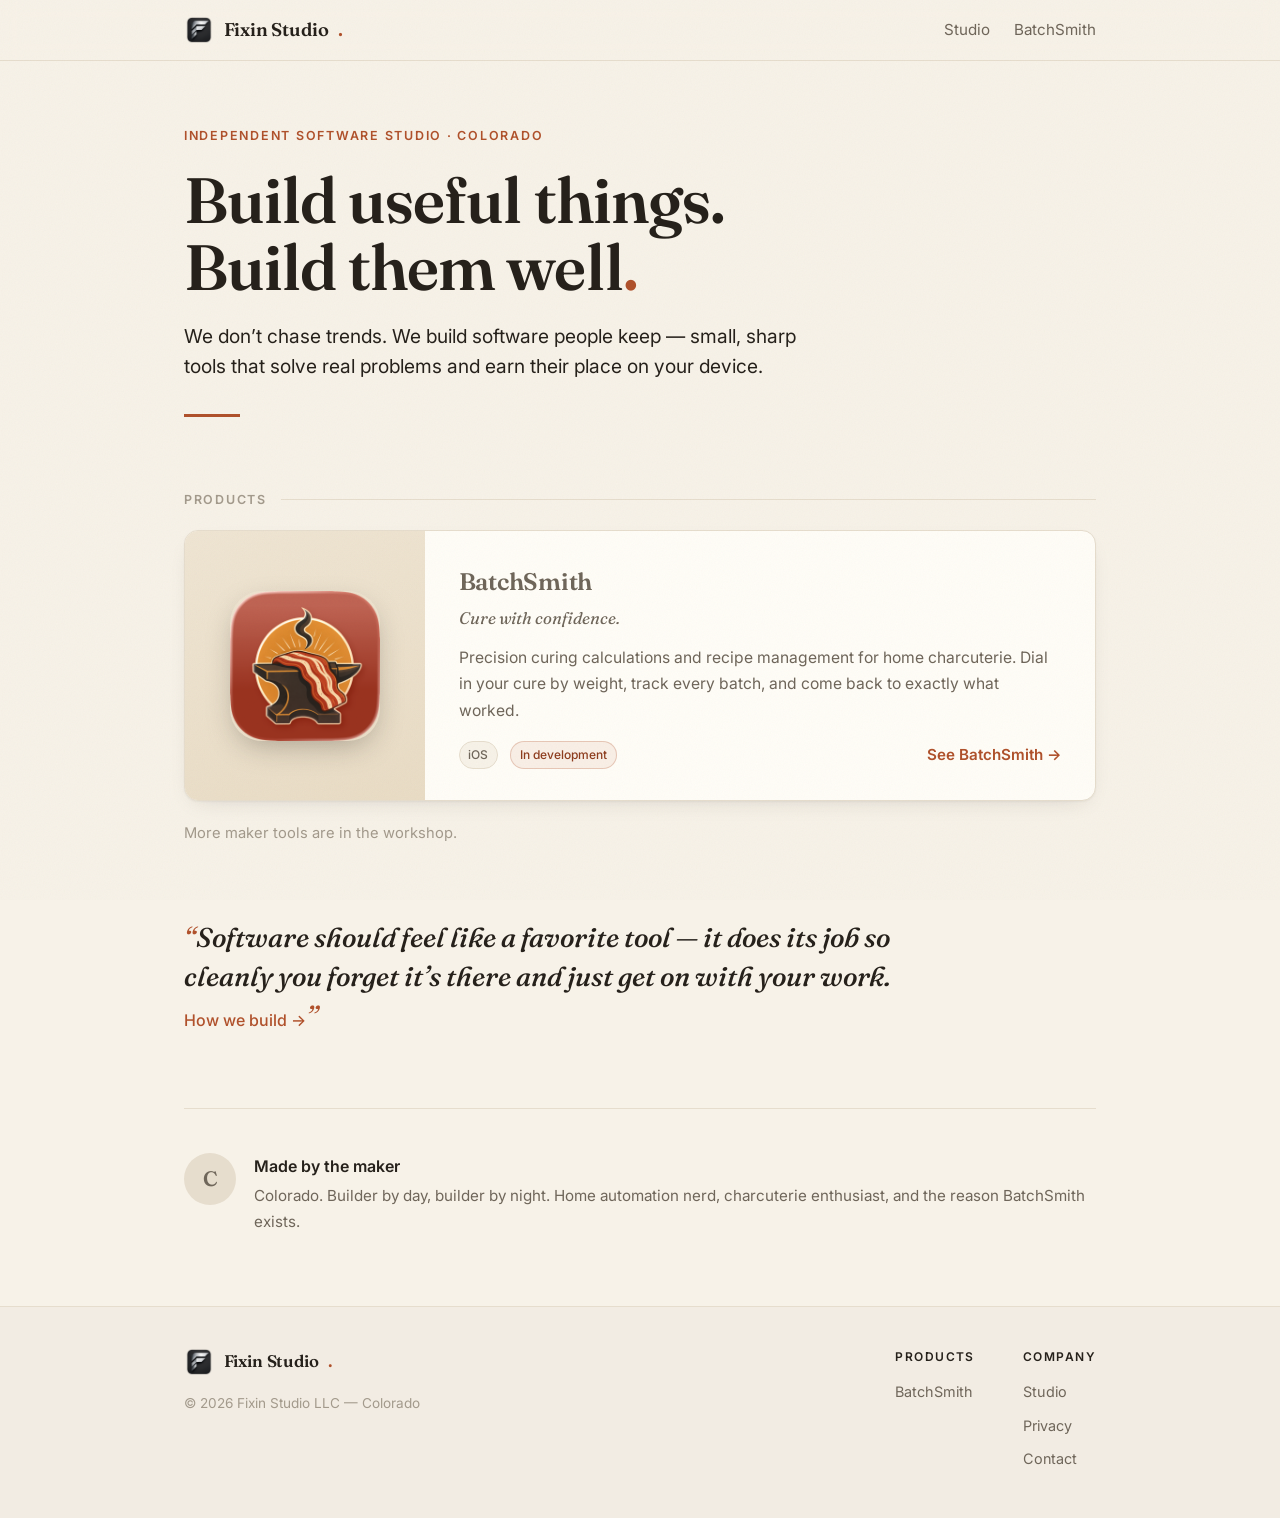
==== index.html @ 2a5153c6 "Use F-mark social image; brand reads Fixin everywhere" ====
<!DOCTYPE html>
<html lang="en">
<head>
  <meta charset="utf-8">
  <meta name="viewport" content="width=device-width, initial-scale=1">
  <title>Fixin Studio</title>
  <meta name="description" content="An independent software studio. We build practical, polished tools for people who make things.">
  <meta property="og:title" content="Fixin Studio">
  <meta property="og:description" content="An independent software studio. We build practical, polished tools for people who make things.">
  <meta property="og:image" content="https://fixinstudio.com/img/og.jpg">
  <meta property="og:url" content="https://fixinstudio.com/">
  <meta property="og:type" content="website">
  <meta name="theme-color" content="#f7f2e8">
  <link rel="icon" type="image/png" sizes="32x32" href="/img/favicon-32.png">
  <link rel="apple-touch-icon" href="/img/apple-touch-icon.png">
  <link rel="preconnect" href="https://fonts.googleapis.com">
  <link rel="preconnect" href="https://fonts.gstatic.com" crossorigin>
  <link href="https://fonts.googleapis.com/css2?family=Fraunces:ital,opsz,wght@0,9..144,500;0,9..144,600;0,9..144,700;1,9..144,500&family=Inter:ital,wght@0,400;0,500;0,600;1,400&display=swap" rel="stylesheet">
  <link rel="stylesheet" href="/style.css">
</head>
<body class="page-wide">
  <header class="site-header">
    <nav class="nav">
      <a class="wordmark" href="/"><img class="nav-mark" src="/img/mark-64.png" alt="">Fixin Studio<span class="dot">.</span></a>
      <div class="nav-links">
        <a href="/studio/">Studio</a>
        <a href="/batchsmith/">BatchSmith</a>
      </div>
    </nav>
  </header>

  <main>
    <section class="hero measure">
      <p class="eyebrow">Independent software studio &middot; Colorado</p>
      <h1>Build useful things.<br>Build them well<span class="dot">.</span></h1>
      <p class="lead">We don&rsquo;t chase trends. We build software people keep &mdash; small, sharp tools that solve real problems and earn their place on your device.</p>
      <hr class="rule">
    </section>

    <section class="products-section">
      <p class="section-label">Products</p>

      <a class="feature-card" href="/batchsmith/">
        <div class="feature-art">
          <img src="/img/batchsmith-icon-320.png" alt="BatchSmith app icon" width="150" height="150">
        </div>
        <div class="feature-body">
          <p class="feature-name">BatchSmith</p>
          <p class="feature-tagline">Cure with confidence.</p>
          <p class="feature-desc">Precision curing calculations and recipe management for home charcuterie. Dial in your cure by weight, track every batch, and come back to exactly what worked.</p>
          <div class="feature-meta">
            <span class="tag">iOS</span>
            <span class="tag tag--accent">In development</span>
            <span class="feature-cta">See BatchSmith &rarr;</span>
          </div>
        </div>
      </a>

      <p class="workshop-note">More maker tools are in the workshop.</p>
    </section>

    <div class="philosophy">
      <p>Software should feel like a favorite tool &mdash; it does its job so cleanly you forget it&rsquo;s there and just get on with your work. <a href="/studio/">How we build &rarr;</a></p>
    </div>

    <div class="founder">
      <div class="founder-avatar" aria-hidden="true">C</div>
      <div>
        <div class="founder-name">Made by the maker</div>
        <p class="founder-bio">Colorado. Builder by day, builder by night. Home automation nerd, charcuterie enthusiast, and the reason BatchSmith exists.</p>
      </div>
    </div>
  </main>

  <footer class="site-footer">
    <div class="foot">
      <div class="foot-brand">
        <a class="wordmark" href="/"><img class="nav-mark" src="/img/mark-64.png" alt="">Fixin Studio<span class="dot">.</span></a>
        <p class="foot-copy">&copy; 2026 Fixin Studio LLC &mdash; Colorado</p>
      </div>
      <div class="foot-cols">
        <div class="foot-col">
          <h4>Products</h4>
          <ul>
            <li><a href="/batchsmith/">BatchSmith</a></li>
          </ul>
        </div>
        <div class="foot-col">
          <h4>Company</h4>
          <ul>
            <li><a href="/studio/">Studio</a></li>
            <li><a href="/privacy/">Privacy</a></li>
            <li><a href="mailto:hello@fixinstudio.com">Contact</a></li>
          </ul>
        </div>
      </div>
    </div>
  </footer>
</body>
</html>
---- style.css ----
/* Fixin Studio — warm craft editorial
   Fraunces (display) + Inter (text), warm paper, rust accent, subtle grain. */

:root {
  --ink:            #26211b;
  --muted:          #6f665a;
  --faint:          #a39a8c;
  --line:           #e6ddcd;
  --bg:             #f7f2e8;
  --card:           #fffdf7;
  --accent:         #b0512b;
  --accent-deep:    #8e3d1e;
  --accent-bg:      rgba(176, 81, 43, 0.08);
  --accent-border:  rgba(176, 81, 43, 0.25);
  --maxw:           44rem;
  --maxw-wide:      60rem;
  --radius:         14px;
  --shadow-card:    0 1px 2px rgba(38, 33, 27, 0.04), 0 8px 24px -12px rgba(38, 33, 27, 0.18);
  --font-display:   'Fraunces', Georgia, serif;
  --font-text:      'Inter', -apple-system, BlinkMacSystemFont, "Segoe UI", sans-serif;
}

*, *::before, *::after { box-sizing: border-box; }
html { -webkit-text-size-adjust: 100%; scroll-behavior: smooth; }

body {
  margin: 0;
  background: var(--bg);
  color: var(--ink);
  font-family: var(--font-text);
  -webkit-font-smoothing: antialiased;
  line-height: 1.7;
  display: flex;
  flex-direction: column;
  min-height: 100vh;
  position: relative;
}

/* paper grain */
body::after {
  content: '';
  position: fixed;
  inset: 0;
  pointer-events: none;
  z-index: 1000;
  opacity: 0.05;
  mix-blend-mode: multiply;
  background-image: url("data:image/svg+xml,%3Csvg xmlns='http://www.w3.org/2000/svg' width='140' height='140'%3E%3Cfilter id='n'%3E%3CfeTurbulence type='fractalNoise' baseFrequency='0.85' numOctaves='2' stitchTiles='stitch'/%3E%3C/filter%3E%3Crect width='140' height='140' filter='url(%23n)'/%3E%3C/svg%3E");
}

a { color: var(--accent); text-decoration: none; }
a:hover { color: var(--accent-deep); text-decoration: underline; text-underline-offset: 3px; }
::selection { background: var(--accent); color: #fff; }

/* ── Nav ─────────────────────────────────── */
.site-header {
  border-bottom: 1px solid var(--line);
  position: sticky;
  top: 0;
  z-index: 10;
  background: rgba(247, 242, 232, 0.88);
  backdrop-filter: blur(10px);
  -webkit-backdrop-filter: blur(10px);
}
.nav {
  max-width: var(--maxw-wide);
  margin: 0 auto;
  padding: 0.9rem 1.5rem;
  display: flex;
  align-items: center;
  justify-content: space-between;
  gap: 1rem;
  flex-wrap: wrap;
}
.wordmark {
  display: inline-flex;
  align-items: center;
  gap: 0.6rem;
  font-family: var(--font-display);
  font-weight: 600;
  font-size: 1.15rem;
  letter-spacing: -0.01em;
  color: var(--ink);
}
.wordmark:hover { text-decoration: none; color: var(--ink); }
.nav-mark {
  width: 30px;
  height: 30px;
  border-radius: 8px;
  display: block;
}
.dot { color: var(--accent); }
.nav-links { display: flex; gap: 1.5rem; font-size: 0.95rem; }
.nav-links a { color: var(--muted); }
.nav-links a:hover { color: var(--ink); text-decoration: none; }
.nav-links a[aria-current="page"] { color: var(--ink); font-weight: 600; }

/* ── Layout ──────────────────────────────── */
main {
  flex: 1;
  max-width: var(--maxw);
  margin: 0 auto;
  padding: 4rem 1.5rem 4.5rem;
  width: 100%;
}
.page-wide main { max-width: var(--maxw-wide); }
.measure { max-width: 40rem; }

/* ── Typography ──────────────────────────── */
h1, h2, h3 {
  font-family: var(--font-display);
  font-weight: 600;
  color: var(--ink);
}
h1 {
  font-size: clamp(2.5rem, 6.5vw, 4rem);
  letter-spacing: -0.015em;
  line-height: 1.05;
  margin: 0 0 1.25rem;
}
h2 {
  font-size: 1.55rem;
  letter-spacing: -0.01em;
  line-height: 1.25;
  margin: 2.75rem 0 0.6rem;
}
h3 { font-size: 1.15rem; margin: 1.75rem 0 0.3rem; }
p { color: var(--muted); font-size: 1.02rem; margin: 0 0 1rem; }
.lead { color: var(--ink); font-size: 1.2rem; line-height: 1.6; }
.tagline {
  font-family: var(--font-display);
  font-style: italic;
  font-size: 1.3rem;
  color: var(--muted);
  margin: 0 0 1.75rem;
}
.eyebrow {
  font-size: 0.78rem;
  font-weight: 600;
  letter-spacing: 0.14em;
  text-transform: uppercase;
  color: var(--accent);
  margin: 0 0 1.25rem;
}
.rule { width: 3.5rem; height: 3px; background: var(--accent); border: 0; margin: 2rem 0; }
ul { color: var(--muted); padding-left: 1.25rem; }
li { margin: 0.35rem 0; font-size: 1.02rem; }
li b, li strong { color: var(--ink); }
li::marker { color: var(--accent); }
main p a { font-weight: 500; }

/* ── Section label ───────────────────────── */
.section-label {
  font-size: 0.78rem;
  font-weight: 600;
  letter-spacing: 0.14em;
  text-transform: uppercase;
  color: var(--faint);
  margin: 0 0 1.25rem;
  display: flex;
  align-items: center;
  gap: 0.9rem;
}
.section-label::after { content: ''; flex: 1; height: 1px; background: var(--line); }

/* ── Featured product card ───────────────── */
.products-section { margin: 4.5rem 0 0; }

.feature-card {
  display: grid;
  grid-template-columns: 240px 1fr;
  background: var(--card);
  border: 1px solid var(--line);
  border-radius: var(--radius);
  overflow: hidden;
  color: var(--ink);
  box-shadow: var(--shadow-card);
  transition: transform 0.18s ease, box-shadow 0.18s ease, border-color 0.18s ease;
}
.feature-card:hover {
  text-decoration: none;
  color: var(--ink);
  transform: translateY(-3px);
  border-color: var(--accent-border);
  box-shadow: 0 2px 4px rgba(38, 33, 27, 0.05), 0 18px 40px -16px rgba(38, 33, 27, 0.25);
}
.feature-art {
  background: linear-gradient(160deg, #efe5d3, #e9dcc5);
  display: flex;
  align-items: center;
  justify-content: center;
  padding: 2rem;
}
.feature-art img {
  width: 150px;
  height: 150px;
  border-radius: 32px;
  box-shadow: 0 10px 30px -8px rgba(38, 33, 27, 0.35);
}
.feature-body { padding: 1.9rem 2.1rem; min-width: 0; }
.feature-name {
  font-family: var(--font-display);
  font-weight: 600;
  font-size: 1.5rem;
  letter-spacing: -0.01em;
  margin: 0 0 0.1rem;
}
.feature-tagline {
  font-family: var(--font-display);
  font-style: italic;
  color: var(--muted);
  font-size: 1.05rem;
  margin: 0 0 0.75rem;
}
.feature-desc { color: var(--muted); font-size: 0.98rem; margin: 0 0 1rem; }
.feature-meta { display: flex; align-items: center; gap: 0.75rem; flex-wrap: wrap; }
.feature-cta {
  font-weight: 600;
  font-size: 0.95rem;
  color: var(--accent);
  margin-left: auto;
  white-space: nowrap;
}
.feature-card:hover .feature-cta { color: var(--accent-deep); }

.tag {
  font-size: 0.75rem;
  font-weight: 500;
  padding: 0.2rem 0.55rem;
  border-radius: 999px;
  border: 1px solid var(--line);
  color: var(--muted);
  background: var(--bg);
}
.tag--accent {
  color: var(--accent-deep);
  border-color: var(--accent-border);
  background: var(--accent-bg);
}

.workshop-note {
  margin: 1.25rem 0 0;
  font-size: 0.92rem;
  color: var(--faint);
}

/* ── Philosophy / pull quote ─────────────── */
.philosophy { margin: 4.5rem 0; }
.philosophy p {
  font-family: var(--font-display);
  font-style: italic;
  font-weight: 500;
  font-size: clamp(1.35rem, 2.6vw, 1.7rem);
  line-height: 1.45;
  color: var(--ink);
  margin: 0;
  max-width: 46rem;
}
.philosophy p::before { content: '“'; color: var(--accent); }
.philosophy p::after { content: '”'; color: var(--accent); }
.philosophy a { font-style: normal; font-family: var(--font-text); font-size: 1rem; font-weight: 500; white-space: nowrap; }

/* ── Founder ─────────────────────────────── */
.founder {
  display: flex;
  align-items: flex-start;
  gap: 1.1rem;
  margin: 3rem 0 0;
  padding-top: 2.75rem;
  border-top: 1px solid var(--line);
}
.founder-avatar {
  width: 52px;
  height: 52px;
  border-radius: 50%;
  background: var(--line);
  color: var(--muted);
  font-family: var(--font-display);
  font-weight: 600;
  font-size: 1.3rem;
  display: flex;
  align-items: center;
  justify-content: center;
  flex-shrink: 0;
  overflow: hidden;
}
.founder-avatar img { width: 100%; height: 100%; object-fit: cover; }
.founder-name { font-weight: 600; font-size: 1rem; margin: 0 0 0.2rem; color: var(--ink); }
.founder-bio { color: var(--muted); font-size: 0.95rem; margin: 0; line-height: 1.65; }

/* ── Pill ────────────────────────────────── */
.pill {
  display: inline-block;
  font-size: 0.92rem;
  color: var(--ink);
  border: 1px solid var(--line);
  background: var(--card);
  padding: 0.45rem 0.95rem;
  border-radius: 999px;
  margin-top: 0.5rem;
}
.pill b { color: var(--accent); }

/* ── Product page hero ───────────────────── */
.product-hero {
  display: flex;
  align-items: center;
  gap: 1.75rem;
  margin: 0.5rem 0 1.5rem;
}
.app-icon {
  width: 108px;
  height: 108px;
  border-radius: 24px;
  display: block;
  flex-shrink: 0;
  box-shadow: 0 12px 30px -10px rgba(38, 33, 27, 0.35);
}
.product-hero h1 { margin: 0 0 0.35rem; }
.product-hero .tagline { margin: 0; }

/* ── Studio label (breadcrumb) ───────────── */
.studio-label {
  font-size: 0.78rem;
  font-weight: 600;
  letter-spacing: 0.14em;
  text-transform: uppercase;
  color: var(--faint);
  margin: 0 0 2rem;
}
.studio-label a { color: var(--faint); }
.studio-label a:hover { color: var(--ink); text-decoration: none; }

/* ── Feature list ────────────────────────── */
.feature-list {
  list-style: none;
  padding: 0;
  margin: 1.25rem 0 1.5rem;
}
.feature-list li {
  display: flex;
  align-items: baseline;
  gap: 0.85rem;
  padding: 0.75rem 0;
  border-bottom: 1px solid var(--line);
  color: var(--ink);
  font-size: 1rem;
  margin: 0;
}
.feature-list li:first-child { border-top: 1px solid var(--line); }
.feature-list li::before {
  content: '';
  width: 6px;
  height: 6px;
  border-radius: 50%;
  background: var(--accent);
  flex-shrink: 0;
  transform: translateY(-2px);
}

/* ── Notify / CTA block ──────────────────── */
.notify-block {
  margin: 3rem 0;
  padding: 1.75rem 2rem;
  background: var(--card);
  border: 1px solid var(--line);
  border-radius: var(--radius);
  box-shadow: var(--shadow-card);
}
.notify-block h2 { font-size: 1.35rem; margin: 0 0 0.35rem; }
.notify-block p { margin: 0 0 1.25rem; font-size: 0.98rem; }
.btn {
  display: inline-block;
  padding: 0.65rem 1.25rem;
  background: var(--accent);
  color: #fff;
  border-radius: 10px;
  font-weight: 600;
  font-size: 0.95rem;
  text-decoration: none;
  box-shadow: 0 6px 16px -6px rgba(176, 81, 43, 0.5);
  transition: background 0.15s ease, transform 0.15s ease;
}
.btn:hover {
  background: var(--accent-deep);
  color: #fff;
  text-decoration: none;
  transform: translateY(-1px);
}

/* ── Safety note ─────────────────────────── */
.safety-note {
  font-size: 0.9rem;
  color: var(--muted);
  border-top: 1px solid var(--line);
  padding-top: 1.25rem;
  margin-top: 2.5rem;
}

/* ── Footer ──────────────────────────────── */
.site-footer {
  border-top: 1px solid var(--line);
  font-size: 0.9rem;
  background: rgba(38, 33, 27, 0.025);
}
.foot {
  max-width: var(--maxw-wide);
  margin: 0 auto;
  padding: 2.5rem 1.5rem;
  display: flex;
  justify-content: space-between;
  align-items: flex-start;
  gap: 2rem;
  flex-wrap: wrap;
}
.foot-brand .wordmark { font-size: 1.05rem; }
.foot-copy { color: var(--faint); font-size: 0.85rem; margin-top: 0.5rem; }
.foot-cols { display: flex; gap: 3rem; }
.foot-col h4 {
  font-size: 0.75rem;
  font-weight: 600;
  letter-spacing: 0.12em;
  text-transform: uppercase;
  color: var(--ink);
  margin: 0 0 0.7rem;
}
.foot-col ul { list-style: none; padding: 0; margin: 0; }
.foot-col li { margin: 0.35rem 0; }
.foot-col a { color: var(--muted); font-size: 0.9rem; }
.foot-col a:hover { color: var(--ink); text-decoration: none; }
.foot-col a[aria-current="page"] { color: var(--ink); font-weight: 500; }

/* ── Responsive ──────────────────────────── */
@media (max-width: 44rem) {
  main { padding: 2.75rem 1.25rem 3.5rem; }
  .feature-card { grid-template-columns: 1fr; }
  .feature-art { padding: 1.75rem; }
  .feature-art img { width: 110px; height: 110px; border-radius: 24px; }
  .feature-body { padding: 1.4rem 1.5rem 1.6rem; }
  .feature-cta { margin-left: 0; width: 100%; margin-top: 0.35rem; }
  .product-hero { flex-direction: column; align-items: flex-start; gap: 1.25rem; }
  .foot { flex-direction: column; gap: 1.75rem; }
  .foot-cols { gap: 2rem; }
}

@media (prefers-reduced-motion: reduce) {
  html { scroll-behavior: auto; }
  *, *::before, *::after { transition: none !important; }
}
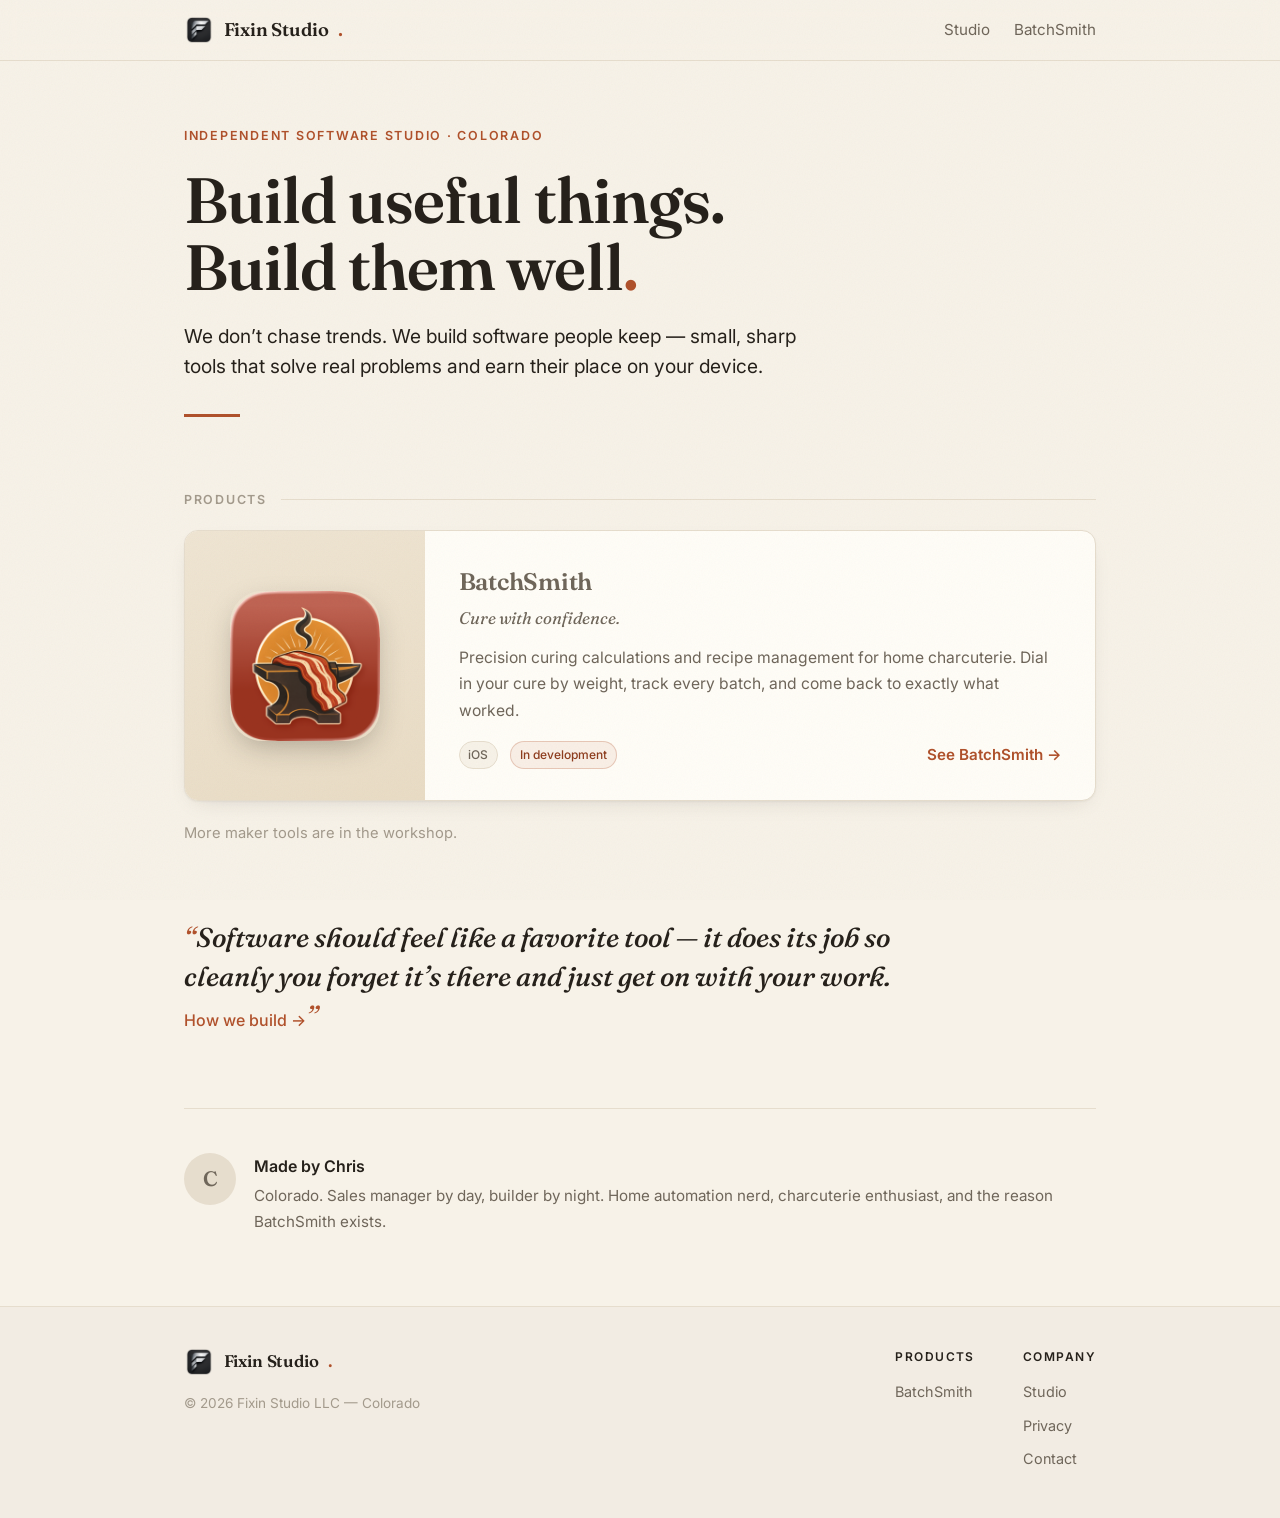
==== commit ede94559: "Use F-mark social image; brand reads Fixin everywhere" ====
--- a/index.html
+++ b/index.html
@@ -66,8 +66,8 @@
     <div class="founder">
       <div class="founder-avatar" aria-hidden="true">C</div>
       <div>
-        <div class="founder-name">Made by the maker</div>
-        <p class="founder-bio">Colorado. Builder by day, builder by night. Home automation nerd, charcuterie enthusiast, and the reason BatchSmith exists.</p>
+        <div class="founder-name">Made by Chris</div>
+        <p class="founder-bio">Colorado. Sales manager by day, builder by night. Home automation nerd, charcuterie enthusiast, and the reason BatchSmith exists.</p>
       </div>
     </div>
   </main>
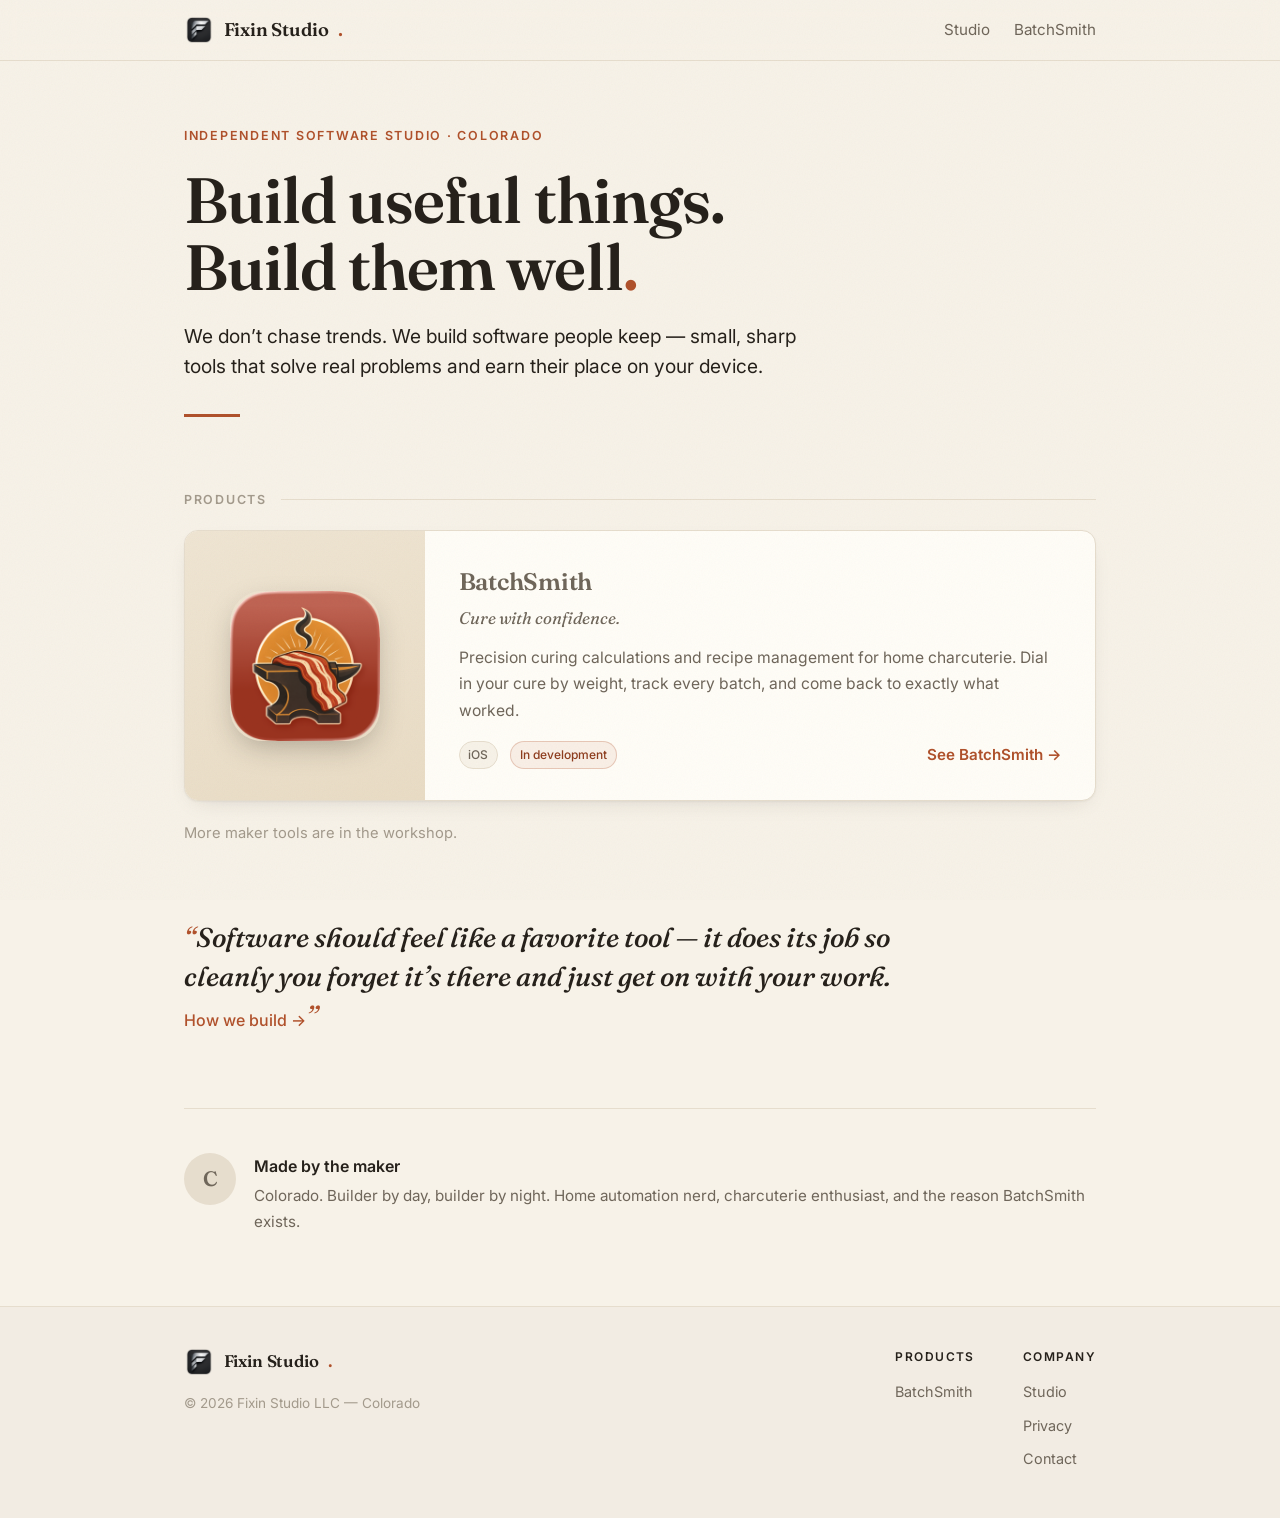
==== commit 49c73431: "Cache-bust stylesheet with version query" ====
--- a/index.html
+++ b/index.html
@@ -16,7 +16,7 @@
   <link rel="preconnect" href="https://fonts.googleapis.com">
   <link rel="preconnect" href="https://fonts.gstatic.com" crossorigin>
   <link href="https://fonts.googleapis.com/css2?family=Fraunces:ital,opsz,wght@0,9..144,500;0,9..144,600;0,9..144,700;1,9..144,500&family=Inter:ital,wght@0,400;0,500;0,600;1,400&display=swap" rel="stylesheet">
-  <link rel="stylesheet" href="/style.css">
+  <link rel="stylesheet" href="/style.css?v=2">
 </head>
 <body class="page-wide">
   <header class="site-header">
@@ -66,8 +66,8 @@
     <div class="founder">
       <div class="founder-avatar" aria-hidden="true">C</div>
       <div>
-        <div class="founder-name">Made by Chris</div>
-        <p class="founder-bio">Colorado. Sales manager by day, builder by night. Home automation nerd, charcuterie enthusiast, and the reason BatchSmith exists.</p>
+        <div class="founder-name">Made by the maker</div>
+        <p class="founder-bio">Colorado. Builder by day, builder by night. Home automation nerd, charcuterie enthusiast, and the reason BatchSmith exists.</p>
       </div>
     </div>
   </main>
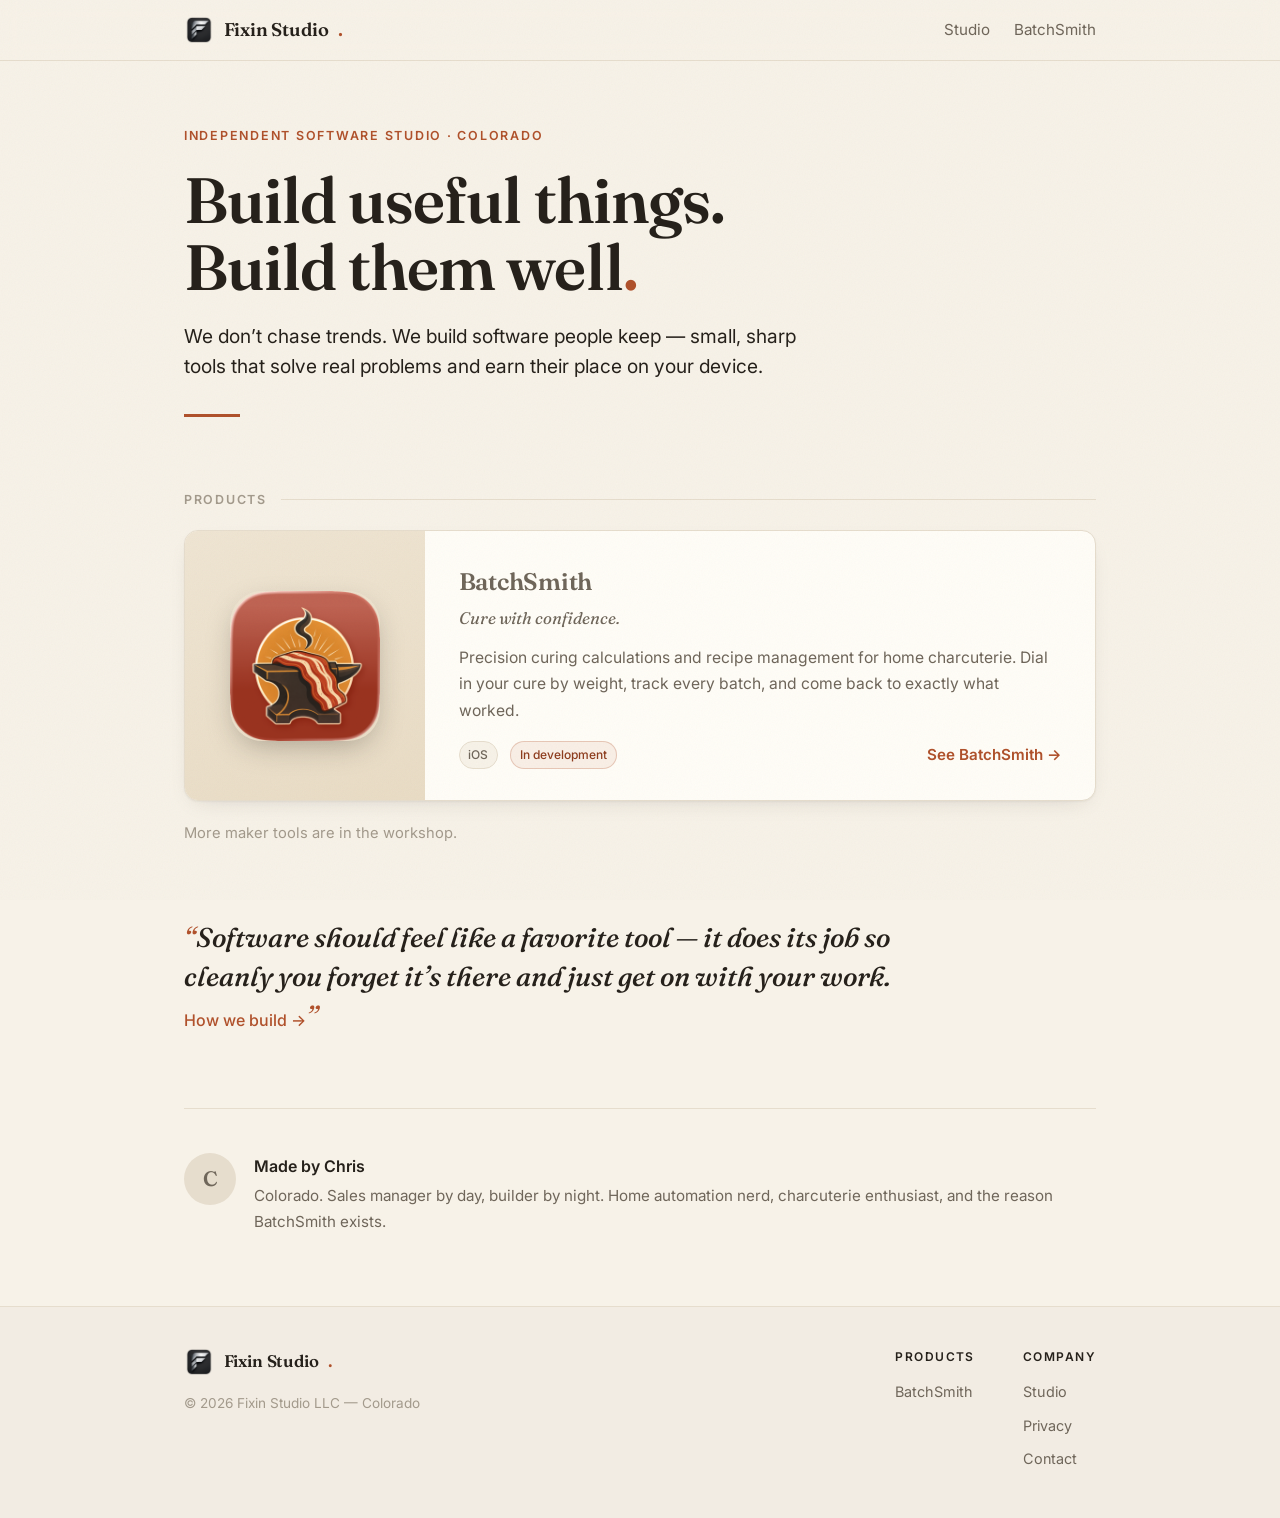
==== commit 5845483a: "Cache-bust stylesheet with version query" ====
--- a/index.html
+++ b/index.html
@@ -66,8 +66,8 @@
     <div class="founder">
       <div class="founder-avatar" aria-hidden="true">C</div>
       <div>
-        <div class="founder-name">Made by the maker</div>
-        <p class="founder-bio">Colorado. Builder by day, builder by night. Home automation nerd, charcuterie enthusiast, and the reason BatchSmith exists.</p>
+        <div class="founder-name">Made by Chris</div>
+        <p class="founder-bio">Colorado. Sales manager by day, builder by night. Home automation nerd, charcuterie enthusiast, and the reason BatchSmith exists.</p>
       </div>
     </div>
   </main>
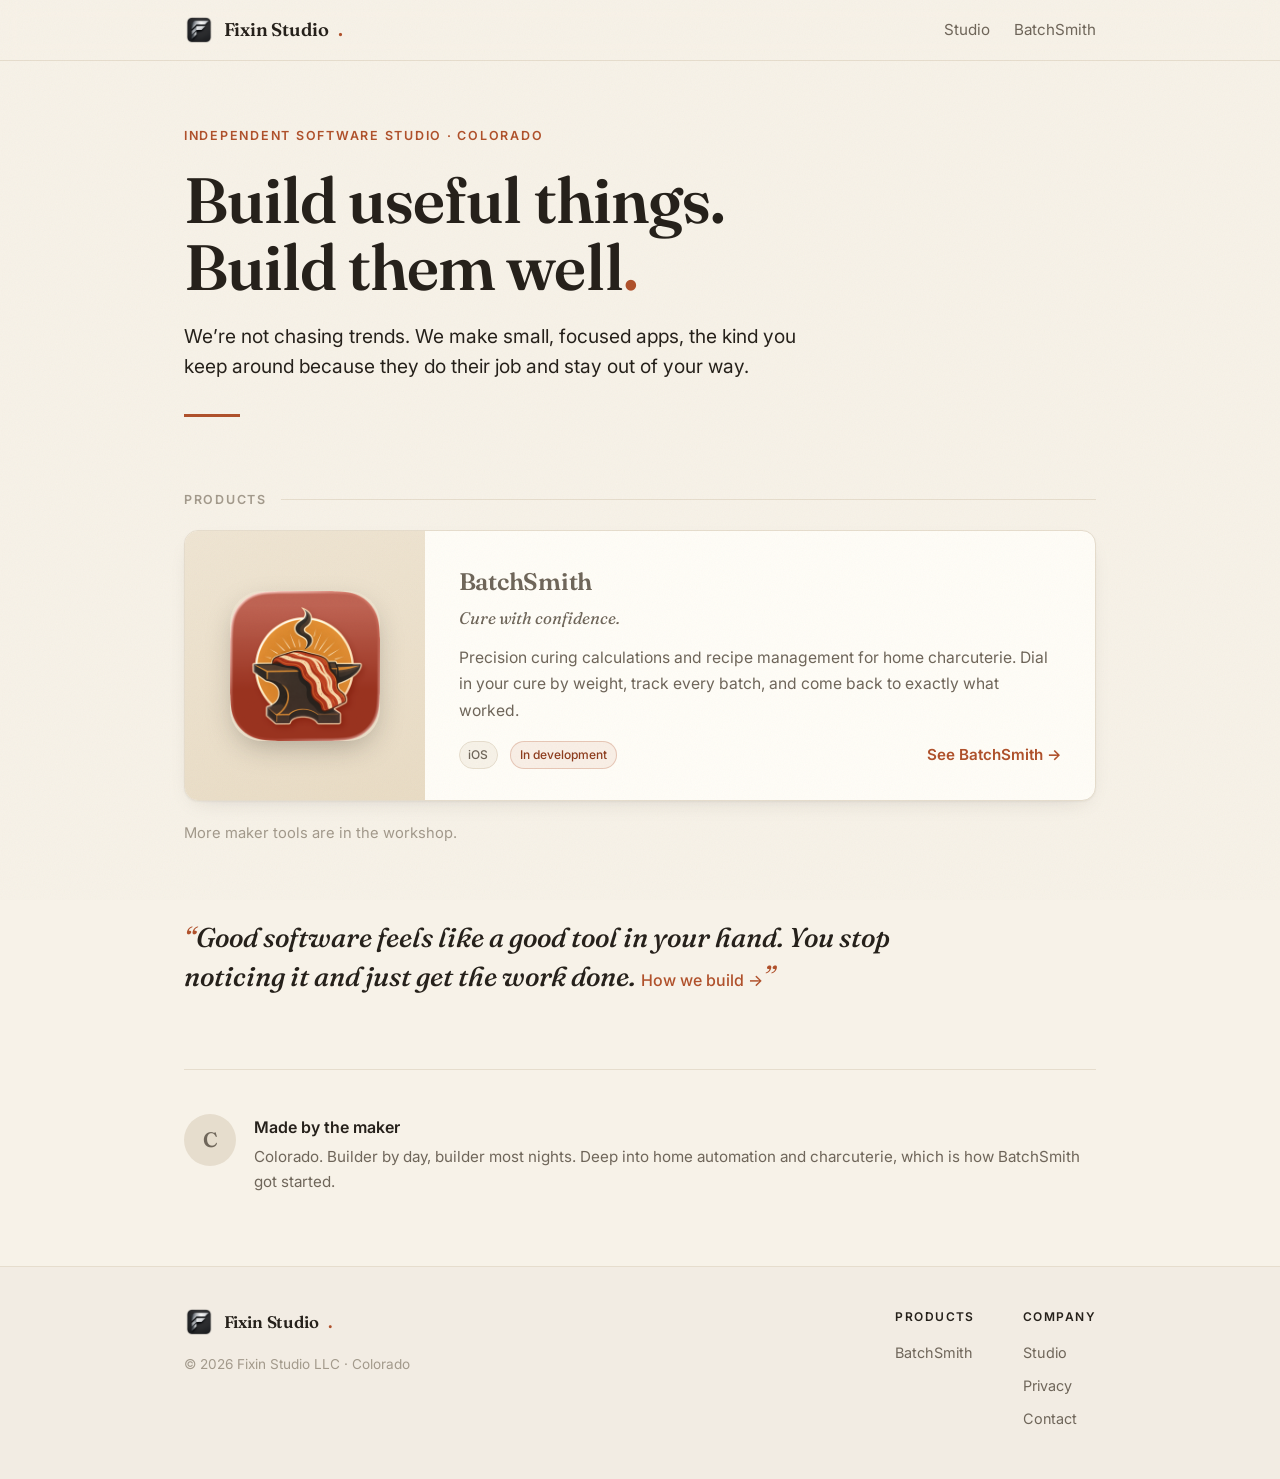
==== commit 6e9992ea: "Rework copy to sound human; drop em dashes site-wide" ====
--- a/index.html
+++ b/index.html
@@ -33,7 +33,7 @@
     <section class="hero measure">
       <p class="eyebrow">Independent software studio &middot; Colorado</p>
       <h1>Build useful things.<br>Build them well<span class="dot">.</span></h1>
-      <p class="lead">We don&rsquo;t chase trends. We build software people keep &mdash; small, sharp tools that solve real problems and earn their place on your device.</p>
+      <p class="lead">We&rsquo;re not chasing trends. We make small, focused apps, the kind you keep around because they do their job and stay out of your way.</p>
       <hr class="rule">
     </section>
 
@@ -60,14 +60,14 @@
     </section>
 
     <div class="philosophy">
-      <p>Software should feel like a favorite tool &mdash; it does its job so cleanly you forget it&rsquo;s there and just get on with your work. <a href="/studio/">How we build &rarr;</a></p>
+      <p>Good software feels like a good tool in your hand. You stop noticing it and just get the work done. <a href="/studio/">How we build &rarr;</a></p>
     </div>
 
     <div class="founder">
       <div class="founder-avatar" aria-hidden="true">C</div>
       <div>
-        <div class="founder-name">Made by Chris</div>
-        <p class="founder-bio">Colorado. Sales manager by day, builder by night. Home automation nerd, charcuterie enthusiast, and the reason BatchSmith exists.</p>
+        <div class="founder-name">Made by the maker</div>
+        <p class="founder-bio">Colorado. Builder by day, builder most nights. Deep into home automation and charcuterie, which is how BatchSmith got started.</p>
       </div>
     </div>
   </main>
@@ -76,7 +76,7 @@
     <div class="foot">
       <div class="foot-brand">
         <a class="wordmark" href="/"><img class="nav-mark" src="/img/mark-64.png" alt="">Fixin Studio<span class="dot">.</span></a>
-        <p class="foot-copy">&copy; 2026 Fixin Studio LLC &mdash; Colorado</p>
+        <p class="foot-copy">&copy; 2026 Fixin Studio LLC &middot; Colorado</p>
       </div>
       <div class="foot-cols">
         <div class="foot-col">
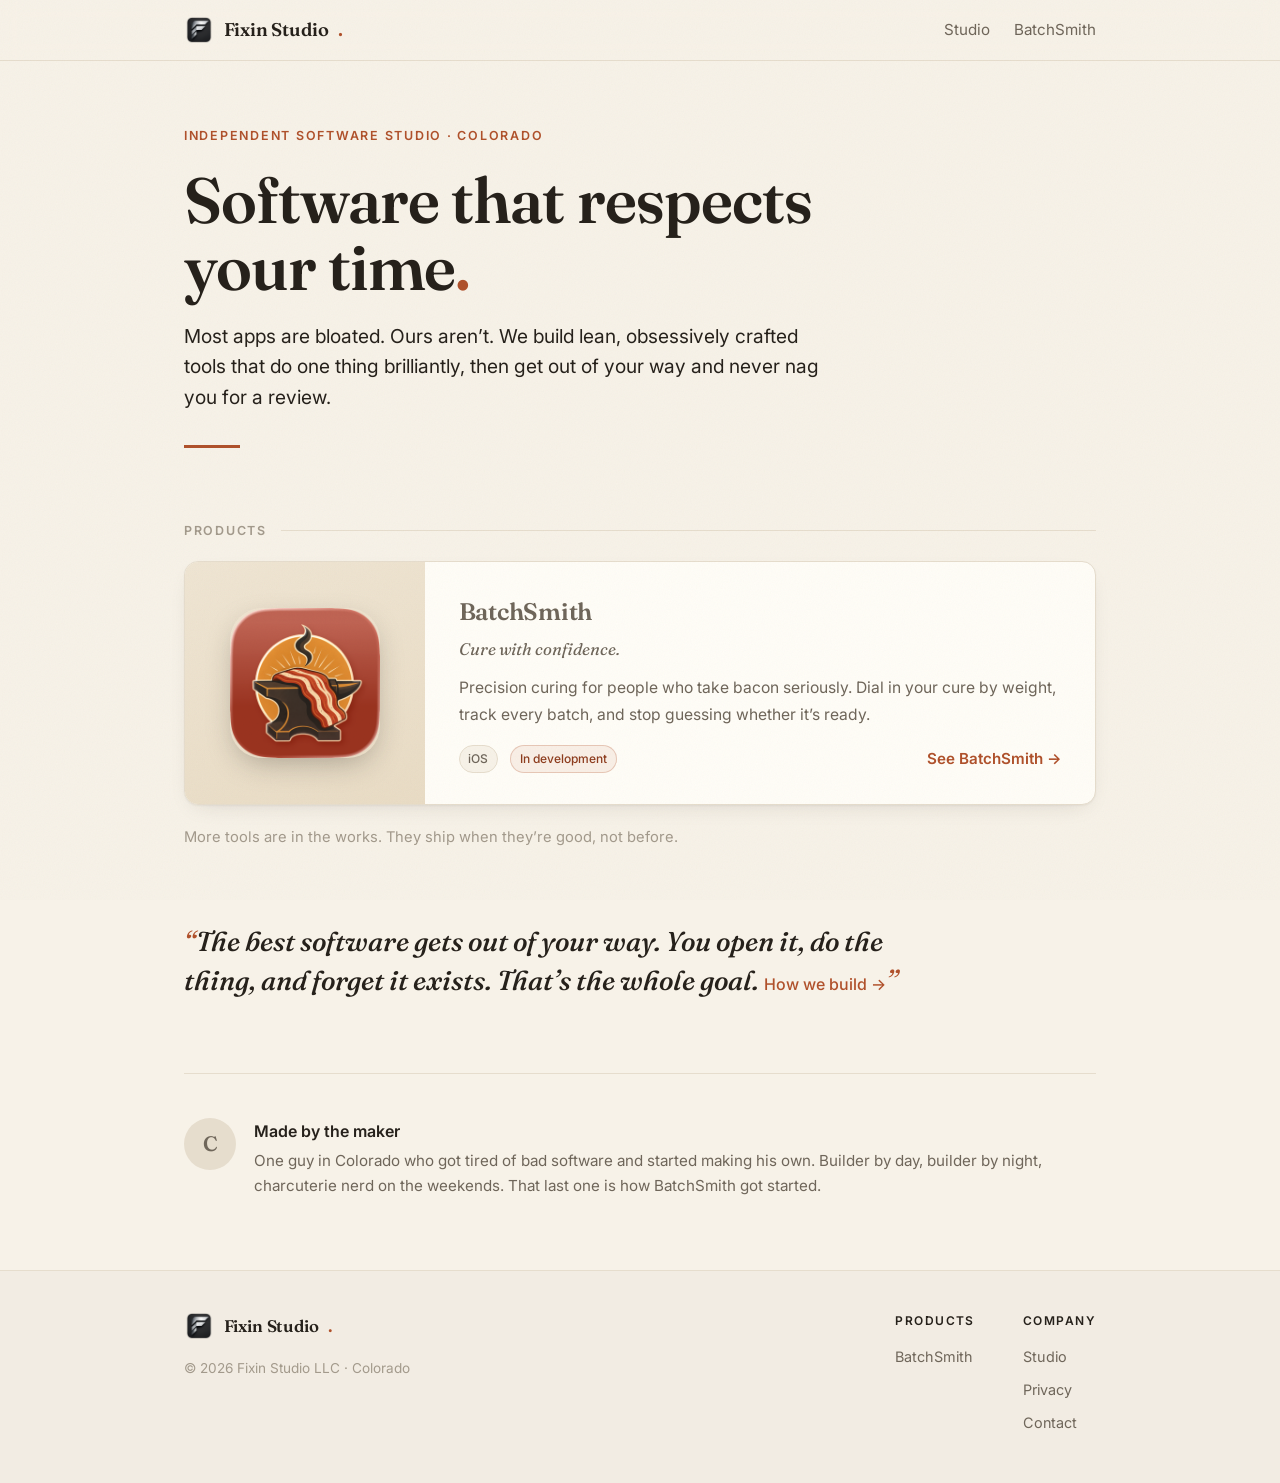
==== commit 08a4d180: "Rewrite marketing copy in a bolder, more playful voice" ====
--- a/index.html
+++ b/index.html
@@ -32,8 +32,8 @@
   <main>
     <section class="hero measure">
       <p class="eyebrow">Independent software studio &middot; Colorado</p>
-      <h1>Build useful things.<br>Build them well<span class="dot">.</span></h1>
-      <p class="lead">We&rsquo;re not chasing trends. We make small, focused apps, the kind you keep around because they do their job and stay out of your way.</p>
+      <h1>Software that respects<br>your time<span class="dot">.</span></h1>
+      <p class="lead">Most apps are bloated. Ours aren&rsquo;t. We build lean, obsessively crafted tools that do one thing brilliantly, then get out of your way and never nag you for a review.</p>
       <hr class="rule">
     </section>
 
@@ -47,7 +47,7 @@
         <div class="feature-body">
           <p class="feature-name">BatchSmith</p>
           <p class="feature-tagline">Cure with confidence.</p>
-          <p class="feature-desc">Precision curing calculations and recipe management for home charcuterie. Dial in your cure by weight, track every batch, and come back to exactly what worked.</p>
+          <p class="feature-desc">Precision curing for people who take bacon seriously. Dial in your cure by weight, track every batch, and stop guessing whether it&rsquo;s ready.</p>
           <div class="feature-meta">
             <span class="tag">iOS</span>
             <span class="tag tag--accent">In development</span>
@@ -56,18 +56,18 @@
         </div>
       </a>
 
-      <p class="workshop-note">More maker tools are in the workshop.</p>
+      <p class="workshop-note">More tools are in the works. They ship when they&rsquo;re good, not before.</p>
     </section>
 
     <div class="philosophy">
-      <p>Good software feels like a good tool in your hand. You stop noticing it and just get the work done. <a href="/studio/">How we build &rarr;</a></p>
+      <p>The best software gets out of your way. You open it, do the thing, and forget it exists. That&rsquo;s the whole goal. <a href="/studio/">How we build &rarr;</a></p>
     </div>
 
     <div class="founder">
       <div class="founder-avatar" aria-hidden="true">C</div>
       <div>
         <div class="founder-name">Made by the maker</div>
-        <p class="founder-bio">Colorado. Builder by day, builder most nights. Deep into home automation and charcuterie, which is how BatchSmith got started.</p>
+        <p class="founder-bio">One guy in Colorado who got tired of bad software and started making his own. Builder by day, builder by night, charcuterie nerd on the weekends. That last one is how BatchSmith got started.</p>
       </div>
     </div>
   </main>
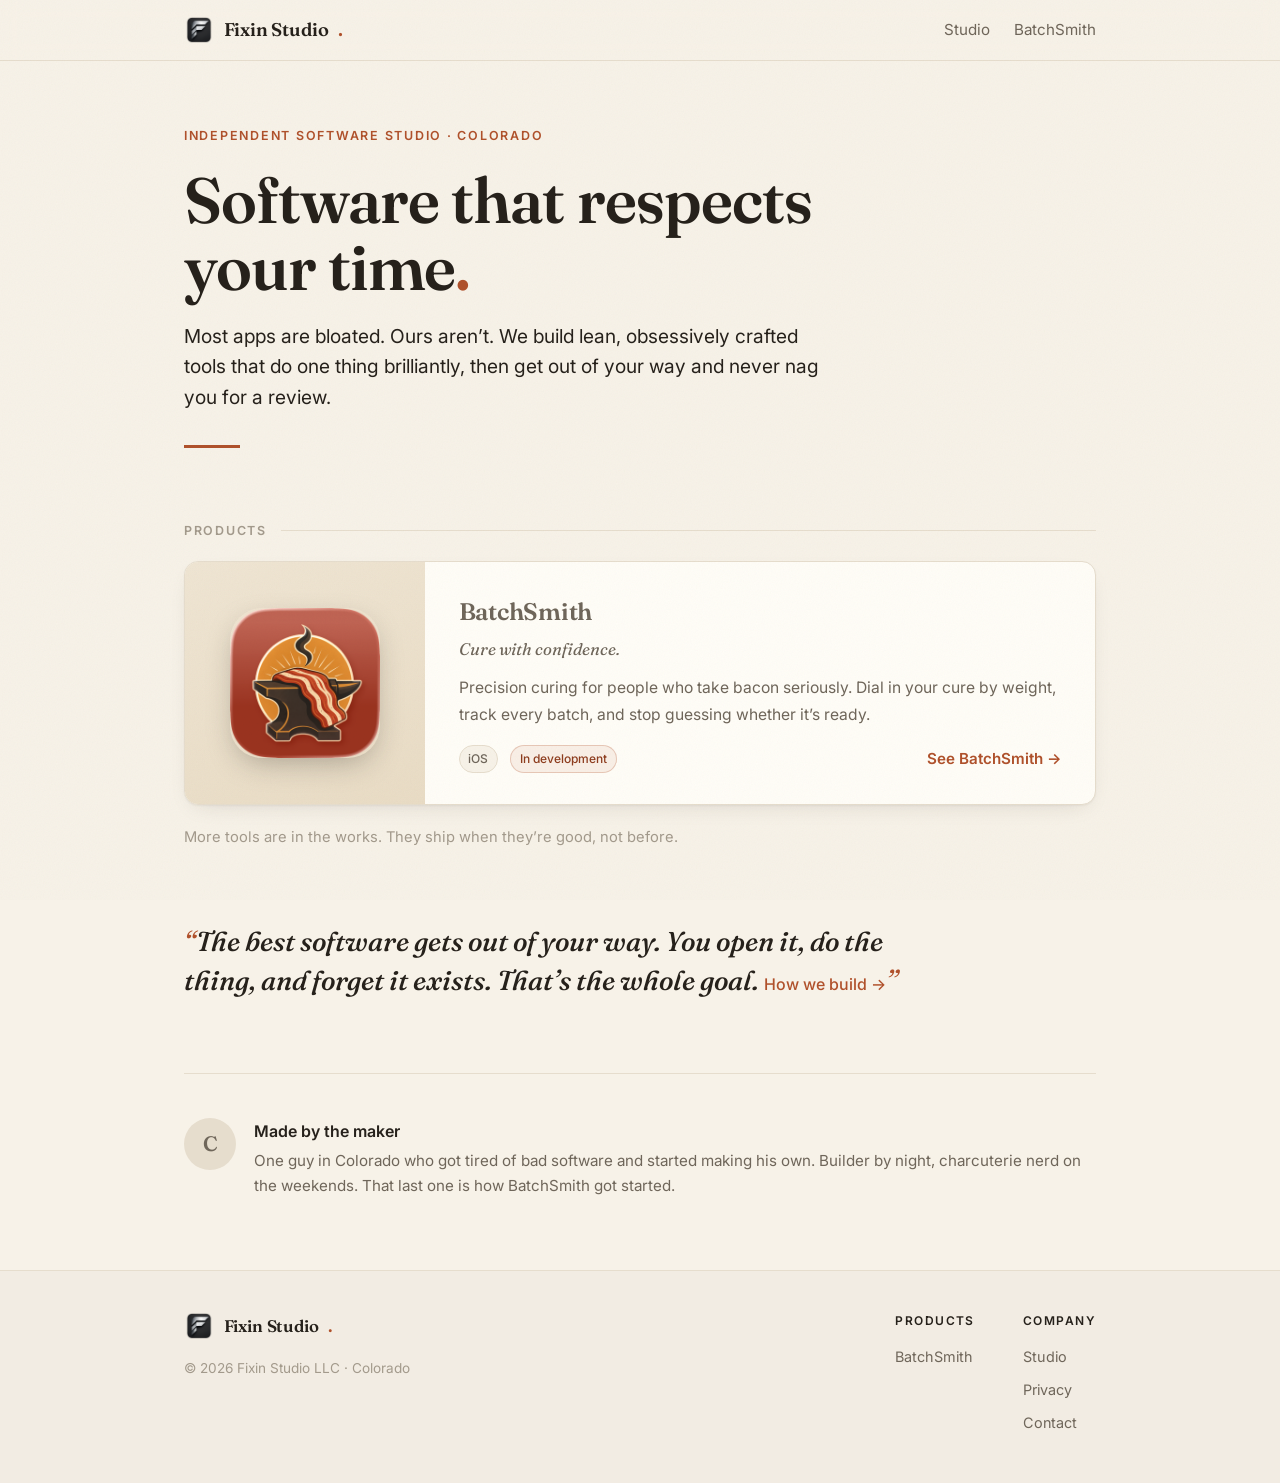
==== commit 50b70480: "Remove day-job title from founder bios" ====
--- a/index.html
+++ b/index.html
@@ -67,7 +67,7 @@
       <div class="founder-avatar" aria-hidden="true">C</div>
       <div>
         <div class="founder-name">Made by the maker</div>
-        <p class="founder-bio">One guy in Colorado who got tired of bad software and started making his own. Builder by day, builder by night, charcuterie nerd on the weekends. That last one is how BatchSmith got started.</p>
+        <p class="founder-bio">One guy in Colorado who got tired of bad software and started making his own. Builder by night, charcuterie nerd on the weekends. That last one is how BatchSmith got started.</p>
       </div>
     </div>
   </main>
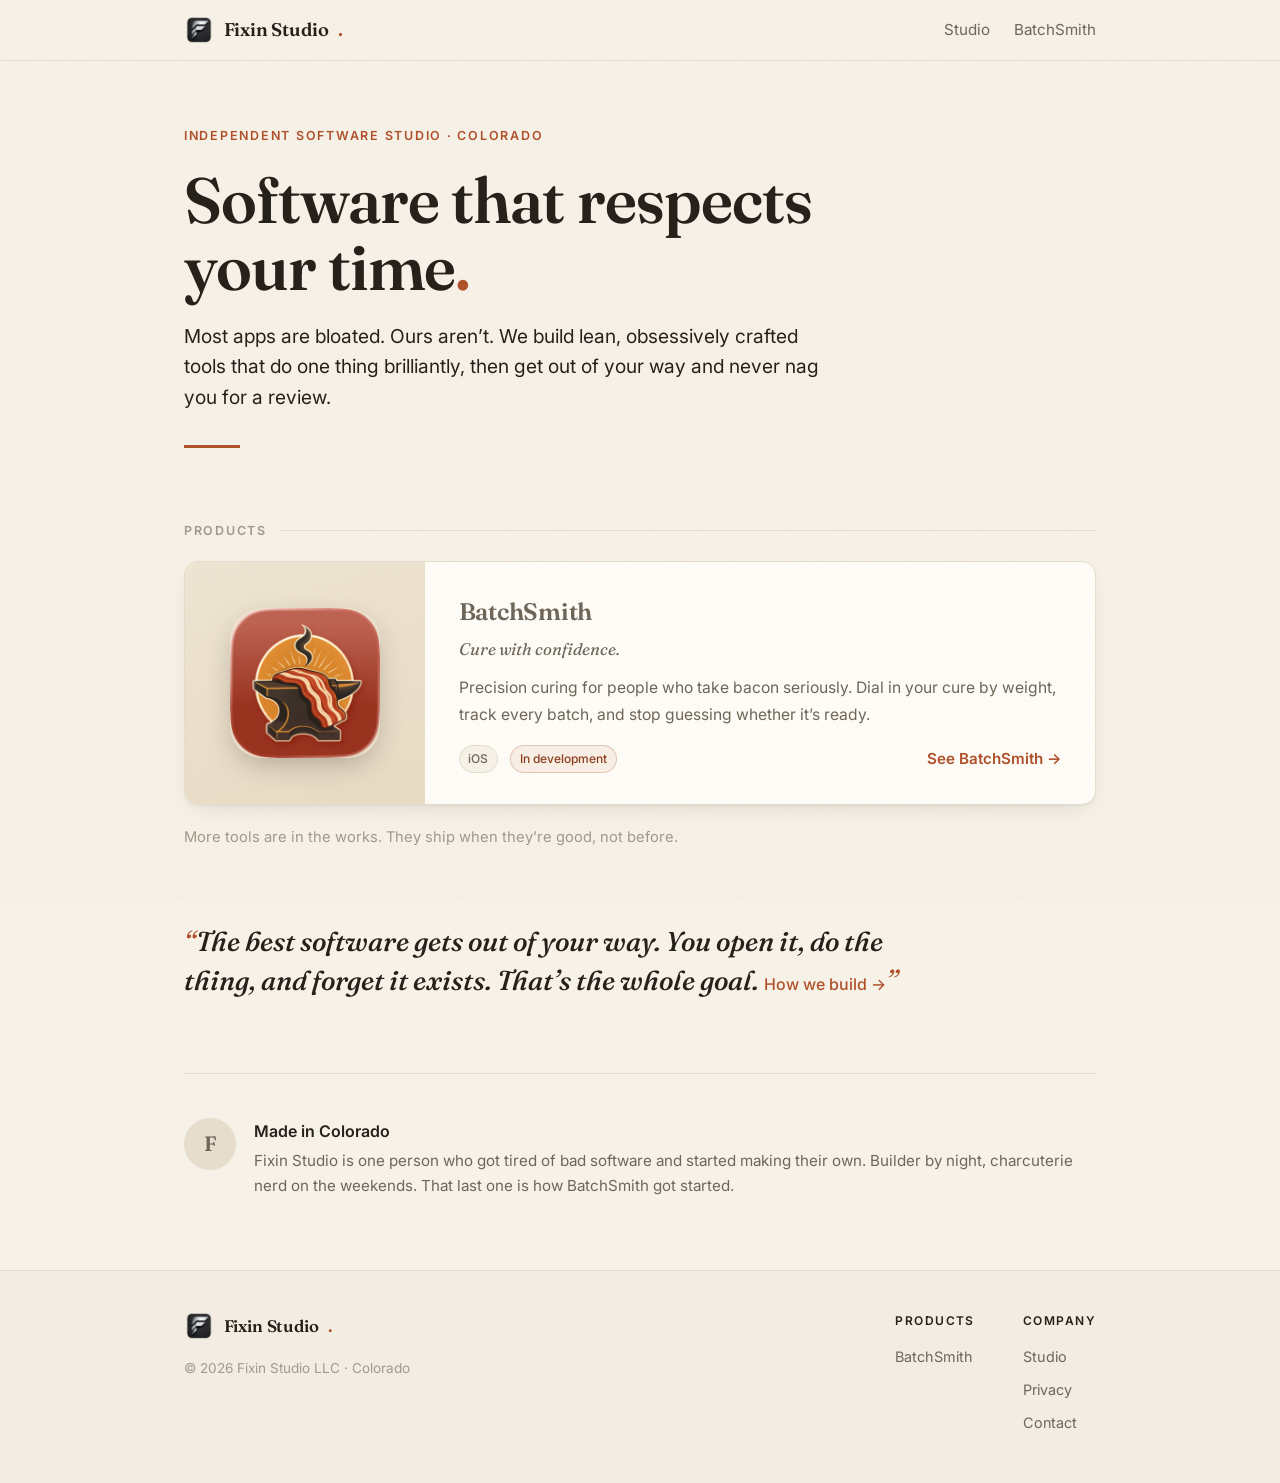
==== commit cdc26d53: "Remove founder name from bios and avatar" ====
--- a/index.html
+++ b/index.html
@@ -64,10 +64,10 @@
     </div>
 
     <div class="founder">
-      <div class="founder-avatar" aria-hidden="true">C</div>
+      <div class="founder-avatar" aria-hidden="true">F</div>
       <div>
-        <div class="founder-name">Made by the maker</div>
-        <p class="founder-bio">One guy in Colorado who got tired of bad software and started making his own. Builder by night, charcuterie nerd on the weekends. That last one is how BatchSmith got started.</p>
+        <div class="founder-name">Made in Colorado</div>
+        <p class="founder-bio">Fixin Studio is one person who got tired of bad software and started making their own. Builder by night, charcuterie nerd on the weekends. That last one is how BatchSmith got started.</p>
       </div>
     </div>
   </main>
